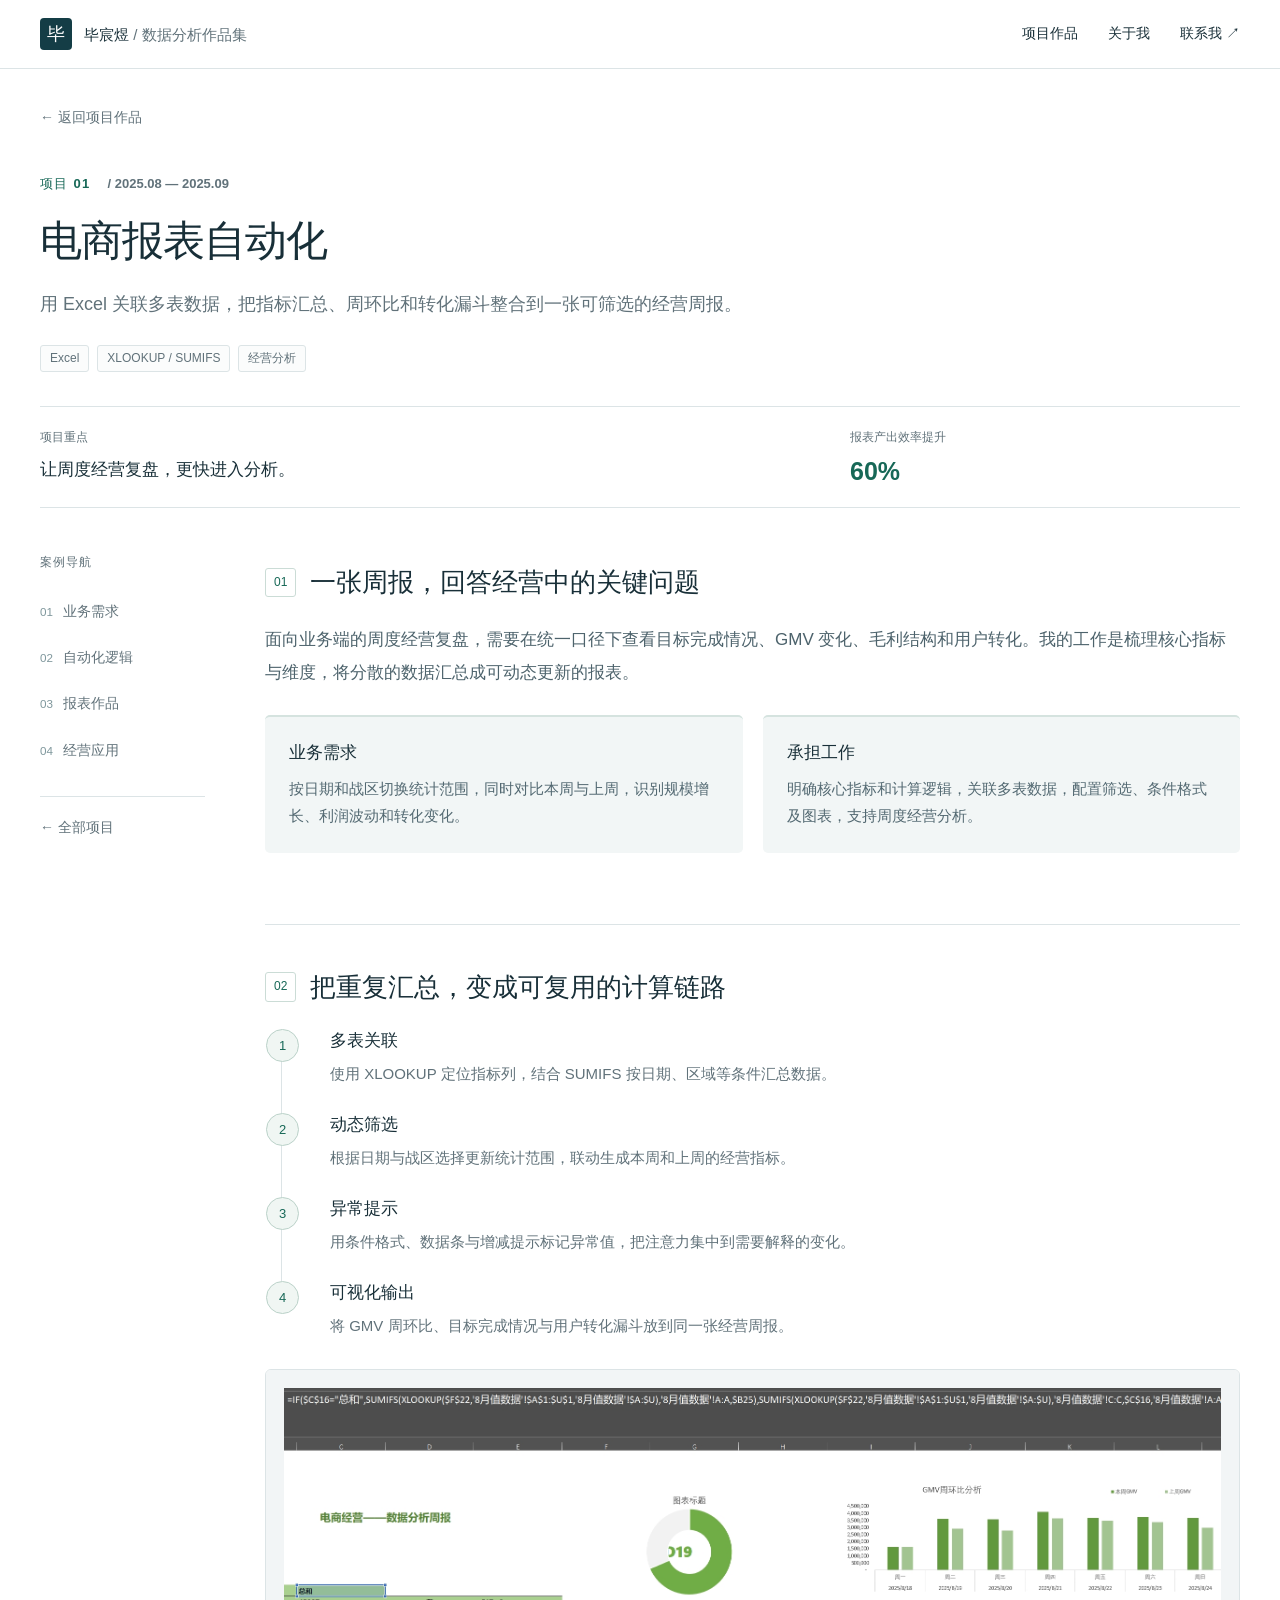
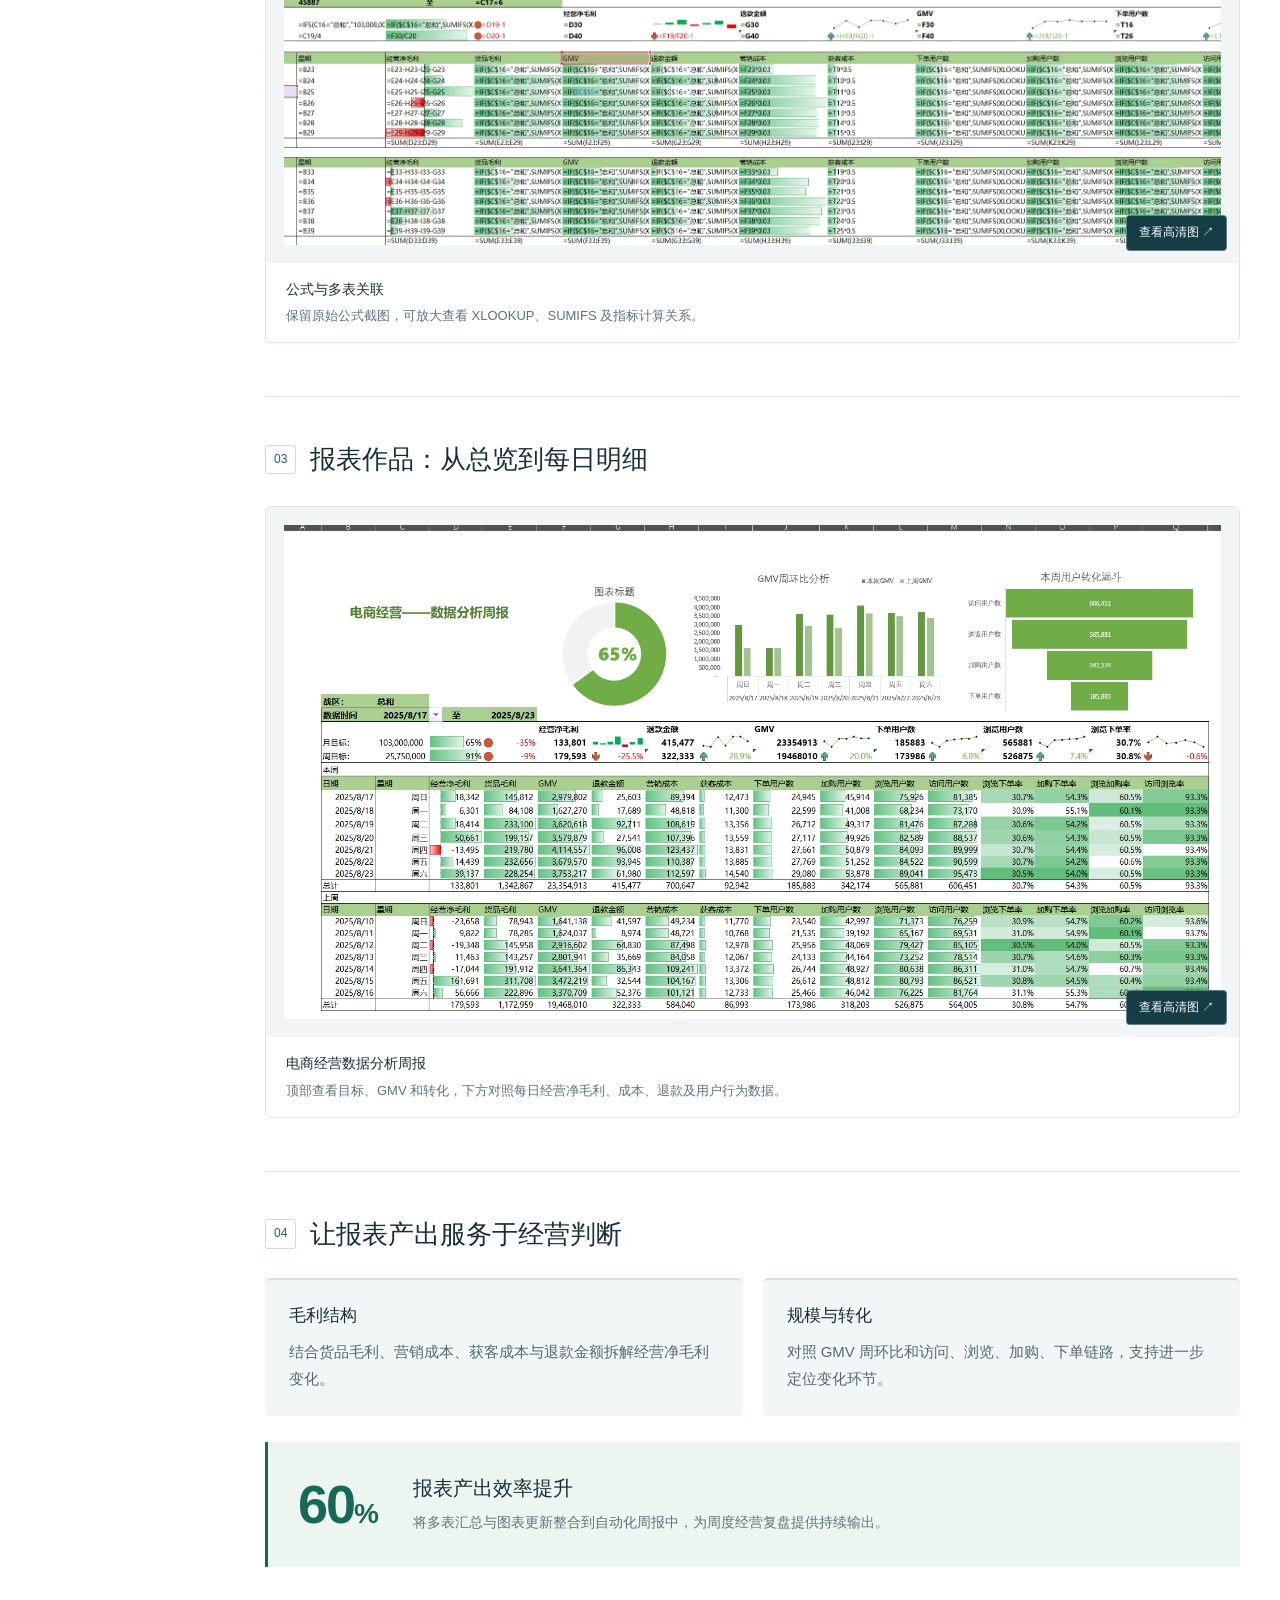
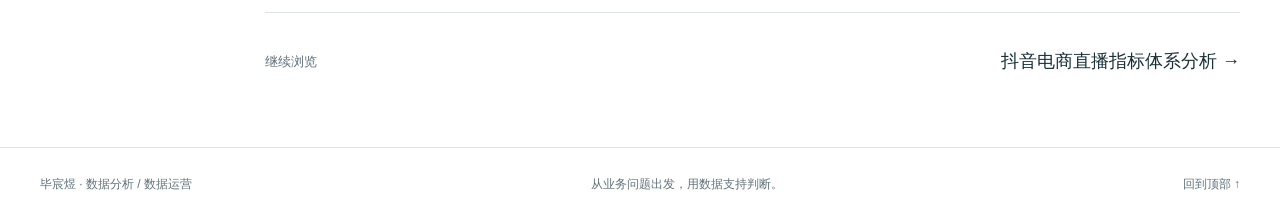
==== projects/project-01-excel/index.html @ 01189e75 "Add Excel automation project" ====
<!doctype html><html lang="zh-CN"><head><meta charset="utf-8"><meta name="viewport" content="width=device-width,initial-scale=1"><meta name="description" content="用 Excel 关联多表数据，把指标汇总、周环比和转化漏斗整合到一张可筛选的经营周报。"><meta name="theme-color" content="#143d46"><title>电商报表自动化 · 毕宸煜</title><link rel="stylesheet" href="../../assets/css/site.css"><link rel="stylesheet" href="../../assets/css/refinement.css"><script src="../../assets/js/site.js" defer></script></head><body id="top"><a class="skip" href="#main">跳至正文</a><header class="site-header"><div class="nav-inner"><a class="brand" href="../../index.html"><span class="monogram" aria-hidden="true">毕</span><span>毕宸煜<span class="brand-sub"> / 数据分析作品集</span></span></a><nav aria-label="主导航"><a href="../../index.html#projects">项目作品</a><a href="../../index.html#about">关于我</a><a href="../../index.html#contact">联系我 <span aria-hidden="true">↗</span></a></nav></div></header><main id="main"><div class="case-hero wrap"><a class="back-link" href="../../index.html#projects">← 返回项目作品</a><div class="eyebrow">项目 01 <span> / 2025.08 — 2025.09</span></div><h1>电商报表自动化</h1><p class="case-lede">用 Excel 关联多表数据，把指标汇总、周环比和转化漏斗整合到一张可筛选的经营周报。</p><div class="tags"><span>Excel</span><span>XLOOKUP / SUMIFS</span><span>经营分析</span></div><div class="case-overview"><div><span>项目重点</span><strong>让周度经营复盘，更快进入分析。</strong></div><div><span>报表产出效率提升</span><strong class="accent">60%</strong></div></div></div><div class="case-layout wrap"><aside class="case-toc"><span>案例导航</span><a href="#section-1"><small>01</small>业务需求</a><a href="#section-2"><small>02</small>自动化逻辑</a><a href="#section-3"><small>03</small>报表作品</a><a href="#section-4"><small>04</small>经营应用</a><a class="toc-home" href="../../index.html#projects">← 全部项目</a></aside><div class="case-content"><section class="case-section" id="section-1"><div class="section-heading"><span class="section-number">01</span><h2>一张周报，回答经营中的关键问题</h2></div><p class="section-intro">面向业务端的周度经营复盘，需要在统一口径下查看目标完成情况、GMV 变化、毛利结构和用户转化。我的工作是梳理核心指标与维度，将分散的数据汇总成可动态更新的报表。</p><div class="info-grid"><div class="info-block"><h3>业务需求</h3><p>按日期和战区切换统计范围，同时对比本周与上周，识别规模增长、利润波动和转化变化。</p></div><div class="info-block"><h3>承担工作</h3><p>明确核心指标和计算逻辑，关联多表数据，配置筛选、条件格式及图表，支持周度经营分析。</p></div></div></section><section class="case-section" id="section-2"><div class="section-heading"><span class="section-number">02</span><h2>把重复汇总，变成可复用的计算链路</h2></div><ol class="process"><li><h3>多表关联</h3><p>使用 XLOOKUP 定位指标列，结合 SUMIFS 按日期、区域等条件汇总数据。</p></li><li><h3>动态筛选</h3><p>根据日期与战区选择更新统计范围，联动生成本周和上周的经营指标。</p></li><li><h3>异常提示</h3><p>用条件格式、数据条与增减提示标记异常值，把注意力集中到需要解释的变化。</p></li><li><h3>可视化输出</h3><p>将 GMV 周环比、目标完成情况与用户转化漏斗放到同一张经营周报。</p></li></ol><figure class="work-figure "><a class="image-open" href="../../assets/images/excel-formulas.png" data-lightbox data-title="公式与多表关联" aria-label="放大查看：公式与多表关联"><img src="../../assets/images/excel-formulas.png" alt="公式与多表关联" loading="lazy" decoding="async"><span class="enlarge">查看高清图 ↗</span></a><figcaption><strong>公式与多表关联</strong><span>保留原始公式截图，可放大查看 XLOOKUP、SUMIFS 及指标计算关系。</span></figcaption></figure></section><section class="case-section" id="section-3"><div class="section-heading"><span class="section-number">03</span><h2>报表作品：从总览到每日明细</h2></div><figure class="work-figure "><a class="image-open" href="../../assets/images/excel-report.png" data-lightbox data-title="电商经营数据分析周报" aria-label="放大查看：电商经营数据分析周报"><img src="../../assets/images/excel-report.png" alt="电商经营数据分析周报" loading="lazy" decoding="async"><span class="enlarge">查看高清图 ↗</span></a><figcaption><strong>电商经营数据分析周报</strong><span>顶部查看目标、GMV 和转化，下方对照每日经营净毛利、成本、退款及用户行为数据。</span></figcaption></figure></section><section class="case-section" id="section-4"><div class="section-heading"><span class="section-number">04</span><h2>让报表产出服务于经营判断</h2></div><div class="info-grid"><div class="info-block"><h3>毛利结构</h3><p>结合货品毛利、营销成本、获客成本与退款金额拆解经营净毛利变化。</p></div><div class="info-block"><h3>规模与转化</h3><p>对照 GMV 周环比和访问、浏览、加购、下单链路，支持进一步定位变化环节。</p></div></div><div class="result-panel"><strong>60<span>%</span></strong><div><h3>报表产出效率提升</h3><p>将多表汇总与图表更新整合到自动化周报中，为周度经营复盘提供持续输出。</p></div></div></section><div class="next-project"><span>继续浏览</span><a href="../project-02-douyin/index.html">抖音电商直播指标体系分析 →</a></div></div></div></main><footer class="site-footer"><a href="../../index.html">毕宸煜 · 数据分析 / 数据运营</a><span>从业务问题出发，用数据支持判断。</span><a href="#top">回到顶部 ↑</a></footer><dialog class="lightbox" aria-labelledby="lightbox-title"><div class="lightbox-bar"><strong id="lightbox-title">高清作品</strong><div><button type="button" id="zoom-toggle">原尺寸查看</button><button type="button" id="lightbox-close" aria-label="关闭大图">关闭 ×</button></div></div><div class="lightbox-stage" tabindex="0" aria-label="图片区域，原尺寸模式可滚动查看"><img alt=""></div><p class="lightbox-hint">可切换原尺寸，滚动查看细节 · 按 ESC 或点击图片外的背景关闭</p></dialog></body></html>
---- assets/css/site.css ----
:root{--ink:#182f38;--muted:#61727a;--accent:#176857;--navy:#143d46;--line:#dce4e6;--soft:#f2f6f6;--paper:#fff;font-family:"Segoe UI","Microsoft YaHei","PingFang SC",sans-serif;color:var(--ink);font-size:16px;font-synthesis:none}*{box-sizing:border-box}html{scroll-behavior:smooth;scroll-padding-top:90px}body{margin:0;background:var(--paper);line-height:1.8}a{color:inherit;text-decoration:none}button{font:inherit;cursor:pointer}img{max-width:100%;height:auto;display:block}h1,h2,h3,p{margin:0}h1,h2,h3{line-height:1.4}a,button{touch-action:manipulation}a:focus-visible,button:focus-visible,[tabindex]:focus-visible{outline:3px solid #cf8d35;outline-offset:5px}.wrap{width:min(1200px,calc(100% - 80px));margin:auto}.site-header{border-bottom:1px solid var(--line);background:#fffffff5;position:sticky;top:0;z-index:10}.nav-inner{max-width:1360px;margin:auto;padding:18px 40px;display:flex;align-items:center;justify-content:space-between;gap:24px}.brand{display:flex;align-items:center;gap:12px;font-weight:650;font-size:15px}.monogram{width:32px;height:32px;background:var(--navy);color:white;display:grid;place-items:center;border-radius:4px;font-size:18px}.brand-sub{font-weight:400;color:var(--muted)}nav{display:flex;gap:30px;font-size:14px}nav a:hover,.text-link:hover,.back-link:hover{color:var(--accent)}.skip{position:absolute;left:16px;top:-100px;z-index:100;background:white;padding:12px}.skip:focus{top:10px}.hero{display:grid;grid-template-columns:1.1fr 1fr;gap:90px;padding-top:82px;padding-bottom:76px}.eyebrow{font-size:13px;font-weight:600;letter-spacing:1.3px;color:var(--accent);margin-bottom:22px}.hero h1{font-size:30px;font-weight:450;letter-spacing:1px}.hero h1>span{display:block;font-weight:700;font-size:70px;letter-spacing:3px;line-height:1.3;margin:8px 0 18px}.name-dot{color:var(--accent)}.hero-lede{font-size:18px;color:var(--muted);line-height:1.9}.hero-actions{display:flex;align-items:center;gap:28px;margin-top:30px}.button{display:inline-flex;align-items:center;justify-content:center;gap:28px;background:var(--navy);color:#fff;border:1px solid var(--navy);padding:12px 22px;font-size:15px;border-radius:4px;min-height:48px}.button:hover{background:#205763}.text-link{font-size:15px;border-bottom:1px solid var(--line)}.hero-skills{display:flex;flex-wrap:wrap;gap:8px 18px;font-size:13px;color:var(--muted);margin-top:32px}.hero-index{align-self:center;border:1px solid var(--line);border-top:3px solid var(--navy);background:#fafcfc;border-radius:0 0 6px 6px}.index-heading{display:flex;justify-content:space-between;padding:17px 24px;border-bottom:1px solid var(--line);font-size:13px;color:var(--muted)}.hero-index>a{display:flex;gap:18px;align-items:center;padding:20px 24px;border-bottom:1px solid var(--line)}.hero-index>a:hover{background:#edf3f2}.index-num{font-size:13px;color:#7b9096;align-self:flex-start;padding-top:3px;font-variant-numeric:tabular-nums}.hero-index>a>div{flex:1}.hero-index strong{font-size:16px;font-weight:600;display:block}.hero-index a div>span{display:block;color:var(--muted);font-size:12px;margin-top:4px}.hero-index b{color:var(--accent);font-weight:600;margin-left:6px}.index-bottom{font-size:12px;color:var(--muted);padding:13px 24px;display:flex;justify-content:space-between}.projects{padding:52px 0 74px;border-top:1px solid var(--line)}.section-title{display:flex;justify-content:space-between;align-items:flex-end;margin-bottom:30px;gap:16px}.section-title .eyebrow{margin-bottom:10px}.section-title h2,.about h2{font-size:30px;letter-spacing:-.5px}.section-title>p{color:var(--muted);font-size:14px}.project-grid{display:grid;grid-template-columns:1fr 1fr;gap:30px}.project-card{border:1px solid var(--line);border-radius:6px;overflow:hidden;background:white}.card-image{position:relative;display:block;height:255px;background:#edf2f3;border-bottom:1px solid var(--line);overflow:hidden;padding:26px 28px 0}.card-image img{width:100%;height:100%;object-fit:cover;object-position:top;border:1px solid #d9e0e1;border-radius:4px 4px 0 0;box-shadow:0 8px 16px #112c3610}.project-card:nth-child(2) .card-image img{object-position:left top}.project-card:nth-child(3) .card-image{background:#e6edf0}.card-number{position:absolute;top:12px;left:12px;font-size:12px;padding:1px 8px;background:#ffffffed;border:1px solid var(--line);border-radius:3px;font-variant-numeric:tabular-nums}.card-image-label{position:absolute;bottom:12px;right:12px;padding:3px 10px;background:var(--navy);color:white;font-size:12px;border-radius:3px}.card-content{padding:25px 28px}.tags{display:flex;flex-wrap:wrap;gap:8px}.tags>span{font-size:12px;border:1px solid var(--line);border-radius:3px;padding:2px 9px;color:var(--muted);background:#fbfcfc}.card-content h3{font-size:22px;margin:16px 0 8px;font-weight:650}.card-content h3 a:hover{color:var(--accent)}.card-content>p{font-size:15px;color:var(--muted)}.card-bottom{display:flex;align-items:center;justify-content:space-between;gap:12px;border-top:1px solid var(--line);margin-top:23px;padding-top:20px;font-size:12px;color:var(--muted)}.card-bottom strong{color:var(--accent);font-size:22px;font-weight:650;display:block;line-height:1.5}.card-bottom>a{font-size:14px;color:var(--ink);white-space:nowrap}.about{border-top:1px solid var(--line);padding:68px 0;display:grid;grid-template-columns:1fr 1.55fr;gap:80px}.about-content>p{margin-bottom:20px}.about-content .muted{font-size:14px}.about-columns{display:grid;grid-template-columns:1fr 1fr;gap:28px;padding-top:12px}.about h3{font-size:15px;margin-bottom:9px}.about-columns p{font-size:14px;color:var(--muted);line-height:2}.muted{color:var(--muted)}.contact{padding:40px 44px;background:var(--navy);color:#fff;display:flex;justify-content:space-between;gap:32px;align-items:center;border-radius:6px;margin-bottom:60px}.contact .eyebrow{color:#9dc4b8;margin-bottom:12px}.contact h2{font-size:23px}.contact p:not(.eyebrow){font-size:14px;color:#c0d2d6;margin-top:12px}.contact-links{display:grid;gap:15px}.contact-links a{font-size:16px}.contact-links a:hover{text-decoration:underline}.contact-links span{font-size:12px;display:block;color:#acc4c9}.site-footer{max-width:1280px;margin:auto;border-top:1px solid var(--line);padding:26px 40px;display:flex;justify-content:space-between;gap:20px;color:var(--muted);font-size:12px}.case-hero{padding-top:34px;padding-bottom:44px}.back-link{font-size:14px;color:var(--muted);display:inline-block;margin-bottom:42px}.case-hero .eyebrow{margin-bottom:16px}.case-hero .eyebrow span{color:var(--muted);letter-spacing:0;margin-left:12px}.case-hero h1{font-size:42px;letter-spacing:-1px}.case-lede{max-width:820px;font-size:18px;color:var(--muted);margin:18px 0 24px}.case-overview{display:grid;grid-template-columns:2fr 1fr;margin-top:34px;border-top:1px solid var(--line);border-bottom:1px solid var(--line);padding:20px 0;gap:30px}.case-overview>div{display:flex;flex-direction:column;gap:6px}.case-overview span{font-size:12px;color:var(--muted)}.case-overview strong{font-size:17px;font-weight:500}.case-overview .accent{font-size:25px;color:var(--accent);font-weight:650;line-height:1.3}.case-layout{display:grid;grid-template-columns:165px minmax(0,1fr);gap:60px;align-items:start;padding-bottom:70px}.case-toc{position:sticky;top:106px;display:flex;flex-direction:column;gap:5px;font-size:14px}.case-toc>span{font-size:12px;color:var(--muted);margin-bottom:12px;letter-spacing:1px}.case-toc a{padding:8px 0;color:var(--muted)}.case-toc small{margin-right:10px;color:#7f979c}.case-toc a:hover{color:var(--accent)}.case-toc .toc-home{margin-top:20px;border-top:1px solid var(--line);padding-top:18px}.case-section{padding:12px 0 45px;margin-bottom:32px;border-bottom:1px solid var(--line);scroll-margin-top:100px}.section-heading{display:flex;align-items:center;gap:14px;margin-bottom:22px}.section-number{font-size:12px;color:var(--accent);border:1px solid #cbdcd6;padding:3px 8px;border-radius:3px}.section-heading h2{font-size:26px;font-weight:650}.case-section>p{color:#4d636c;margin-bottom:22px}.section-intro{font-size:17px;line-height:1.95}.info-grid{display:grid;grid-template-columns:repeat(2,minmax(0,1fr));gap:20px;margin:26px 0}.info-block{background:var(--soft);border-radius:5px;padding:24px;border-top:2px solid #d5e3df}.info-block h3{font-size:17px;margin-bottom:10px}.info-block p{font-size:15px;color:#536972}.process{counter-reset:step;list-style:none;padding:0;margin:24px 0 30px;display:grid;gap:0}.process li{counter-increment:step;position:relative;padding:0 0 26px 48px;border-left:1px solid var(--line);margin-left:16px}.process li:last-child{padding-bottom:0;border-color:transparent}.process li:before{content:counter(step);position:absolute;left:-16px;top:0;border:1px solid #bad1c8;background:#f0f6f3;border-radius:50%;width:31px;height:31px;display:grid;place-items:center;color:var(--accent);font-size:13px}.process h3{font-size:17px;margin-bottom:7px}.process p{font-size:15px;color:var(--muted)}.work-figure{margin:28px 0 8px;border:1px solid var(--line);border-radius:6px;overflow:hidden;background:white}.image-open{position:relative;display:block;padding:18px;background:#f2f5f6;cursor:zoom-in}.image-open img{width:100%;height:auto;margin:auto}.portrait .image-open img{width:auto;max-height:550px;max-width:100%}.tableau-shot .image-open img{max-height:780px;object-fit:contain}.web-shot .image-open{max-height:500px;overflow:hidden}.web-shot .image-open img{width:100%}.enlarge{position:absolute;bottom:12px;right:12px;color:#fff;background:var(--navy);border:1px solid #ffffff55;border-radius:4px;padding:6px 12px;font-size:12px}.work-figure figcaption{padding:15px 20px;font-size:14px;line-height:1.7}.work-figure figcaption strong{display:block;font-weight:600}.work-figure figcaption span{display:block;color:var(--muted);font-size:13px;margin-top:4px}.result-panel{display:flex;gap:36px;align-items:center;background:#edf5f1;padding:30px;border-left:3px solid var(--accent);margin-top:25px}.result-panel>strong{font-size:54px;line-height:1.2;color:var(--accent);white-space:nowrap;letter-spacing:-2px}.result-panel>strong span{font-size:28px}.result-panel h3{font-size:20px;margin-bottom:8px}.result-panel p{font-size:14px;color:var(--muted)}.chain{display:flex;align-items:center;justify-content:space-between;gap:10px;flex-wrap:wrap;background:var(--navy);color:white;padding:20px;border-radius:5px;margin-bottom:24px;font-size:14px}.chain b{color:#83b8a7}.note{padding:20px 24px;background:#f7f8f9;border-left:3px solid #9aafb8;margin-top:25px;font-size:14px}.note strong{display:block;margin-bottom:6px}.note p{color:var(--muted)}.version-label{display:flex;justify-content:space-between;background:#f1edf4;color:#6c5075;border-radius:4px;padding:16px 22px;margin-bottom:20px;font-size:14px}.version-label.dark{background:var(--navy);color:white}.case-section>.button{margin-top:22px}.small-note{font-size:13px!important;color:var(--muted)}.deliverables{display:grid;grid-template-columns:1fr 1fr;gap:24px}.deliverables>article{border:1px solid var(--line);padding:22px;border-radius:5px;display:flex;flex-direction:column;align-items:start}.deliverable-top>span{font-size:12px;color:var(--accent)}.deliverable-top h3{font-size:23px;margin:12px 0}.deliverable-top p{font-size:14px;color:var(--muted)}.deliverables figure{width:100%;margin:22px 0}.deliverables figure .image-open{padding:6px;height:190px;overflow:hidden}.deliverables figure img{height:100%;object-fit:cover;object-position:left top}.deliverables figcaption{display:none}.deliverables .button{font-size:14px;padding:10px 14px;margin-top:auto;width:100%}.next-project{display:flex;justify-content:space-between;align-items:center;gap:20px}.next-project>span{font-size:13px;color:var(--muted)}.next-project>a{font-size:18px;font-weight:600}.lightbox{padding:0;border:0;border-radius:8px;width:calc(100% - 48px);max-width:1600px;height:calc(100dvh - 48px);max-height:none;background:#f3f5f6;color:var(--ink);overflow:hidden}.lightbox[open]{display:flex;flex-direction:column}.lightbox::backdrop{background:#0b202cdb}.lightbox-bar{display:flex;justify-content:space-between;align-items:center;padding:14px 20px;gap:16px;border-bottom:1px solid var(--line);background:white}.lightbox-bar strong{font-size:15px}.lightbox-bar>div{display:flex;gap:10px;flex-shrink:0}.lightbox button{border:1px solid var(--line);background:white;border-radius:4px;padding:7px 12px;font-size:14px}.lightbox button:hover{background:var(--soft)}.lightbox-stage{overflow:auto;flex:1;min-height:0;display:flex;align-items:center;justify-content:center;padding:20px;overscroll-behavior:contain;touch-action:pan-x pan-y pinch-zoom}.lightbox-stage img{width:auto;height:auto;max-width:100%;max-height:100%;object-fit:contain}.lightbox-stage.zoomed{display:block}.lightbox-stage.zoomed img{max-width:none;max-height:none;width:auto;height:auto}.lightbox-hint{padding:9px 20px;text-align:center;font-size:12px;background:white;border-top:1px solid var(--line);color:var(--muted)}body.modal-open{overflow:hidden}@media(prefers-reduced-motion:reduce){html{scroll-behavior:auto}}@media(max-width:1000px){.hero{gap:36px}.hero h1>span{font-size:60px}.hero-index>a{padding:18px}.case-layout{gap:32px;grid-template-columns:140px minmax(0,1fr)}.contact{align-items:flex-start;flex-direction:column}.about{gap:40px}.card-bottom{align-items:flex-end}.card-content{padding:22px}.deliverables{grid-template-columns:1fr}}@media(max-width:720px){html{scroll-padding-top:80px}.wrap{width:calc(100% - 36px)}.nav-inner{padding:14px 18px;gap:12px}.brand-sub{display:none}.brand{font-size:14px;gap:8px}nav{gap:16px;font-size:12px}.hero{grid-template-columns:1fr;padding:42px 0;gap:38px}.hero h1{font-size:24px}.hero h1>span{font-size:58px;margin:7px 0 16px}.hero-lede{font-size:16px}.hero-skills{gap:8px 16px}.hero-index strong{font-size:15px}.hero-index>a{padding:16px 20px}.section-title{display:block}.section-title>p{margin-top:12px}.section-title h2,.about h2{font-size:26px}.projects{padding:34px 0 44px}.project-grid{grid-template-columns:1fr;gap:24px}.card-image{height:220px;padding:22px 22px 0}.card-content h3{font-size:21px}.about{grid-template-columns:1fr;gap:24px;padding:40px 0}.about-columns{gap:18px}.about-columns p{font-size:13px}.contact{padding:28px 24px;margin-bottom:36px}.contact h2{font-size:22px}.contact-links a{font-size:15px;overflow-wrap:anywhere}.site-footer{padding:24px 18px;flex-wrap:wrap;font-size:11px}.site-footer>span{display:none}.case-hero{padding-top:24px;padding-bottom:26px}.back-link{margin-bottom:26px}.case-hero h1{font-size:30px}.case-lede{font-size:16px}.case-overview{grid-template-columns:1fr;gap:14px;margin-top:25px;padding:18px 0}.case-overview>div{gap:3px}.case-overview strong{font-size:16px}.case-hero .eyebrow{font-size:12px;letter-spacing:.5px}.case-layout{display:block;padding-bottom:42px}.case-toc{position:static;flex-direction:row;flex-wrap:wrap;gap:6px 18px;border-bottom:1px solid var(--line);margin-bottom:24px;padding-bottom:16px}.case-toc>span,.case-toc .toc-home{display:none}.case-toc a{font-size:12px;padding:3px 0}.case-toc small{margin-right:5px}.case-section{padding:10px 0 30px;margin-bottom:20px}.section-heading{gap:10px;margin-bottom:18px}.section-heading h2{font-size:21px}.section-number{padding:2px 6px}.section-intro{font-size:16px}.info-grid{grid-template-columns:1fr;gap:12px;margin:20px 0}.info-block{padding:20px}.image-open{padding:8px}.portrait .image-open img{max-height:430px}.enlarge{font-size:11px;padding:5px 10px}.work-figure figcaption{padding:12px 14px}.result-panel{padding:23px;gap:18px;align-items:flex-start;flex-direction:column}.result-panel>strong{font-size:46px}.chain{justify-content:flex-start;font-size:12px;padding:16px;gap:8px}.version-label{padding:14px;font-size:12px}.next-project{align-items:flex-start;flex-direction:column;gap:8px}.next-project>a{font-size:17px}.lightbox{width:calc(100% - 16px);height:calc(100dvh - 24px)}.lightbox-bar{padding:10px;align-items:flex-start}.lightbox-bar strong{font-size:12px;line-height:1.5}.lightbox button{font-size:12px;padding:6px 9px;min-height:38px}.lightbox-bar>div{gap:5px}.lightbox-stage{padding:10px}.lightbox-hint{font-size:11px;padding:8px 10px}.tableau-shot .image-open img{max-height:560px}}
---- assets/css/refinement.css ----
/* Second-pass refinements: preserve the original visual system while improving hierarchy. */
.hero-index > a {
  padding: 18px 24px;
}

.hero-index > a:hover {
  background: #f2f6f5;
}

.index-num {
  color: #87999e;
  font-size: 12px;
}

.hero-index strong {
  font-weight: 650;
}

.hero-index a div > span {
  color: #718188;
  margin-top: 3px;
}

.hero-index b {
  color: #57776f;
  font-size: 11px;
  font-weight: 600;
}

.projects {
  padding-top: 56px;
  padding-bottom: 76px;
}

.project-card {
  display: flex;
  flex-direction: column;
}

.project-card:hover {
  border-color: #c5d2d5;
}

.project-card--02 .card-image img {
  object-position: center 22%;
}

.project-card--03 .card-image {
  background: #e6edf0;
}

.card-content {
  display: flex;
  flex: 1;
  flex-direction: column;
}

.card-content > .tags {
  min-height: 29px;
}

.card-content h3 {
  align-items: flex-start;
  display: flex;
  min-height: 62px;
}

.card-content > p {
  min-height: 28px;
}

.card-bottom {
  align-items: flex-end;
  margin-top: auto;
}

.about-columns {
  padding-top: 16px;
}

.about-columns > div {
  border-top: 1px solid var(--line);
  padding-top: 15px;
}

.about h3 {
  color: var(--navy);
  font-size: 16px;
  font-weight: 650;
  margin-bottom: 10px;
}

.contact-links a {
  text-underline-offset: 4px;
}

.contact-links a:hover {
  color: #fff;
}

.contact-links span {
  color: #b9cfd2;
}

@media (max-width: 1000px) {
  .hero-index > a {
    padding: 17px 18px;
  }
}

@media (max-width: 720px) {
  .hero-index > a {
    padding: 15px 18px;
  }

  .projects {
    padding-top: 36px;
    padding-bottom: 46px;
  }

  .card-content h3,
  .card-content > p {
    min-height: 0;
  }

  .about {
    padding-top: 42px;
    padding-bottom: 42px;
  }

  .about-columns p {
    font-size: 14px;
  }

  .result-panel > strong {
    font-size: 42px;
    letter-spacing: -1px;
  }
}
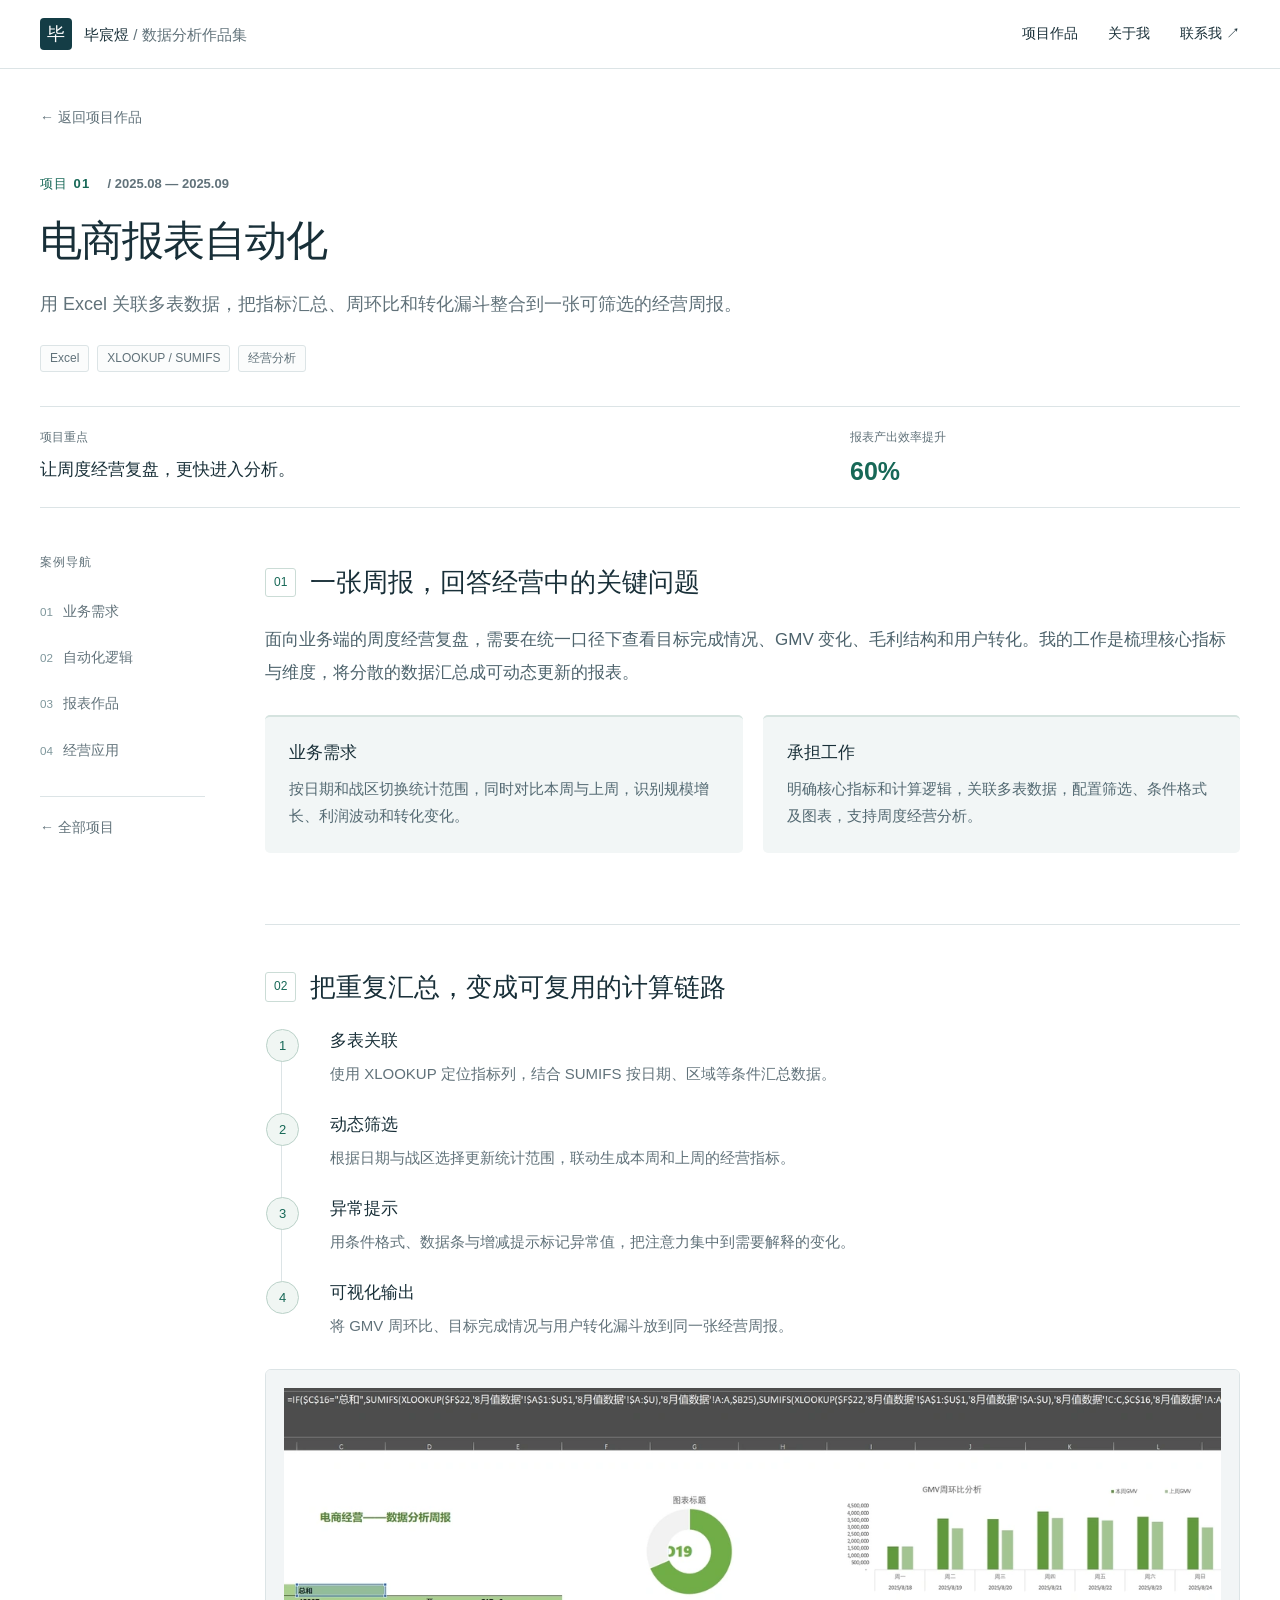
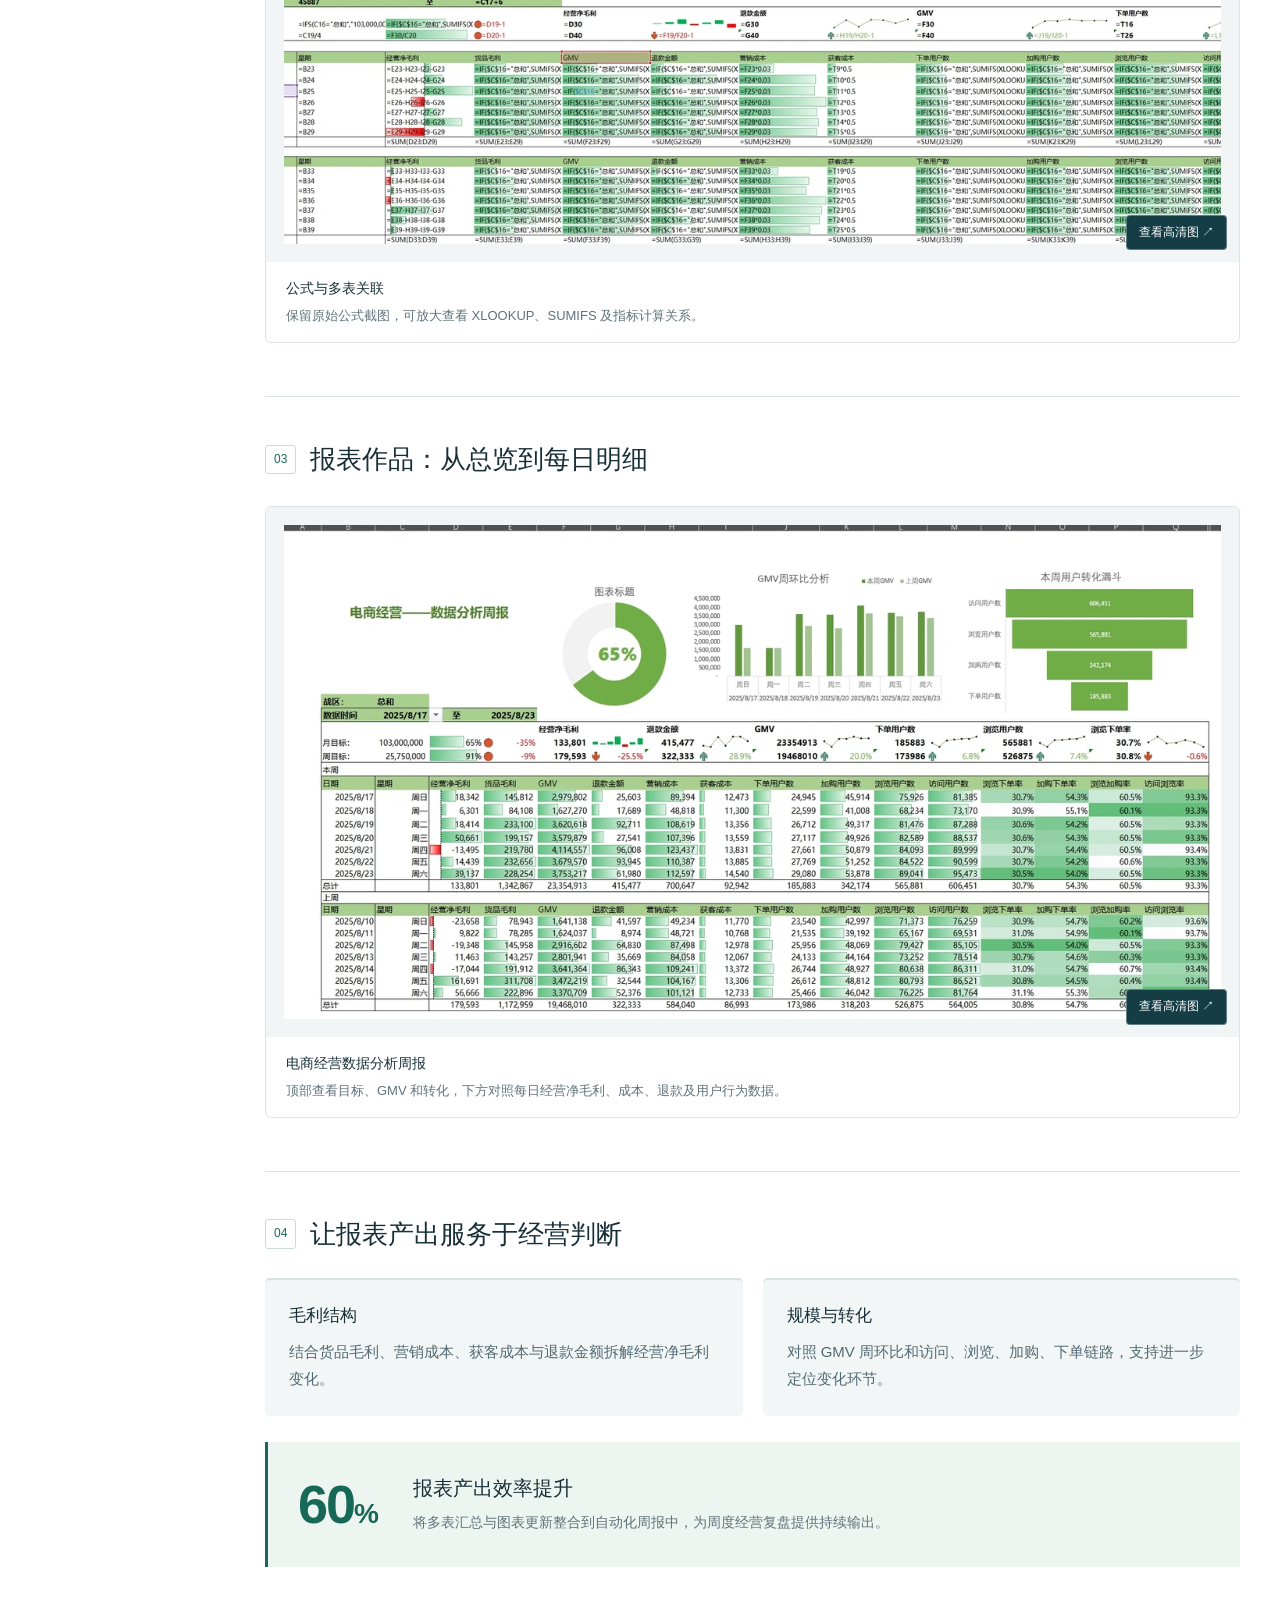
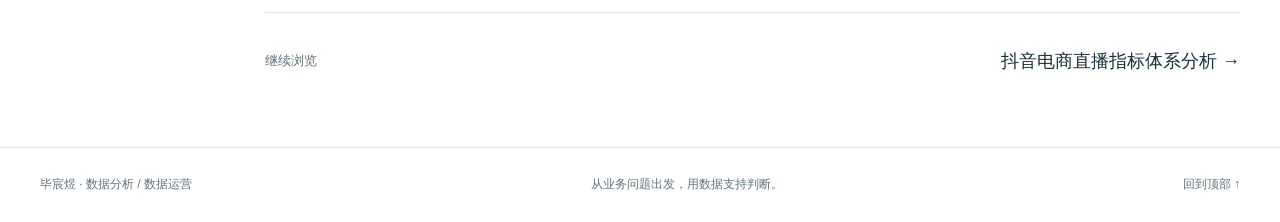
==== commit fea8a279: "Use preview and on-demand full images for Excel project" ====
--- a/projects/project-01-excel/index.html
+++ b/projects/project-01-excel/index.html
@@ -1 +1 @@
-<!doctype html><html lang="zh-CN"><head><meta charset="utf-8"><meta name="viewport" content="width=device-width,initial-scale=1"><meta name="description" content="用 Excel 关联多表数据，把指标汇总、周环比和转化漏斗整合到一张可筛选的经营周报。"><meta name="theme-color" content="#143d46"><title>电商报表自动化 · 毕宸煜</title><link rel="stylesheet" href="../../assets/css/site.css"><link rel="stylesheet" href="../../assets/css/refinement.css"><script src="../../assets/js/site.js" defer></script></head><body id="top"><a class="skip" href="#main">跳至正文</a><header class="site-header"><div class="nav-inner"><a class="brand" href="../../index.html"><span class="monogram" aria-hidden="true">毕</span><span>毕宸煜<span class="brand-sub"> / 数据分析作品集</span></span></a><nav aria-label="主导航"><a href="../../index.html#projects">项目作品</a><a href="../../index.html#about">关于我</a><a href="../../index.html#contact">联系我 <span aria-hidden="true">↗</span></a></nav></div></header><main id="main"><div class="case-hero wrap"><a class="back-link" href="../../index.html#projects">← 返回项目作品</a><div class="eyebrow">项目 01 <span> / 2025.08 — 2025.09</span></div><h1>电商报表自动化</h1><p class="case-lede">用 Excel 关联多表数据，把指标汇总、周环比和转化漏斗整合到一张可筛选的经营周报。</p><div class="tags"><span>Excel</span><span>XLOOKUP / SUMIFS</span><span>经营分析</span></div><div class="case-overview"><div><span>项目重点</span><strong>让周度经营复盘，更快进入分析。</strong></div><div><span>报表产出效率提升</span><strong class="accent">60%</strong></div></div></div><div class="case-layout wrap"><aside class="case-toc"><span>案例导航</span><a href="#section-1"><small>01</small>业务需求</a><a href="#section-2"><small>02</small>自动化逻辑</a><a href="#section-3"><small>03</small>报表作品</a><a href="#section-4"><small>04</small>经营应用</a><a class="toc-home" href="../../index.html#projects">← 全部项目</a></aside><div class="case-content"><section class="case-section" id="section-1"><div class="section-heading"><span class="section-number">01</span><h2>一张周报，回答经营中的关键问题</h2></div><p class="section-intro">面向业务端的周度经营复盘，需要在统一口径下查看目标完成情况、GMV 变化、毛利结构和用户转化。我的工作是梳理核心指标与维度，将分散的数据汇总成可动态更新的报表。</p><div class="info-grid"><div class="info-block"><h3>业务需求</h3><p>按日期和战区切换统计范围，同时对比本周与上周，识别规模增长、利润波动和转化变化。</p></div><div class="info-block"><h3>承担工作</h3><p>明确核心指标和计算逻辑，关联多表数据，配置筛选、条件格式及图表，支持周度经营分析。</p></div></div></section><section class="case-section" id="section-2"><div class="section-heading"><span class="section-number">02</span><h2>把重复汇总，变成可复用的计算链路</h2></div><ol class="process"><li><h3>多表关联</h3><p>使用 XLOOKUP 定位指标列，结合 SUMIFS 按日期、区域等条件汇总数据。</p></li><li><h3>动态筛选</h3><p>根据日期与战区选择更新统计范围，联动生成本周和上周的经营指标。</p></li><li><h3>异常提示</h3><p>用条件格式、数据条与增减提示标记异常值，把注意力集中到需要解释的变化。</p></li><li><h3>可视化输出</h3><p>将 GMV 周环比、目标完成情况与用户转化漏斗放到同一张经营周报。</p></li></ol><figure class="work-figure "><a class="image-open" href="../../assets/images/excel-formulas.png" data-lightbox data-title="公式与多表关联" aria-label="放大查看：公式与多表关联"><img src="../../assets/images/excel-formulas.png" alt="公式与多表关联" loading="lazy" decoding="async"><span class="enlarge">查看高清图 ↗</span></a><figcaption><strong>公式与多表关联</strong><span>保留原始公式截图，可放大查看 XLOOKUP、SUMIFS 及指标计算关系。</span></figcaption></figure></section><section class="case-section" id="section-3"><div class="section-heading"><span class="section-number">03</span><h2>报表作品：从总览到每日明细</h2></div><figure class="work-figure "><a class="image-open" href="../../assets/images/excel-report.png" data-lightbox data-title="电商经营数据分析周报" aria-label="放大查看：电商经营数据分析周报"><img src="../../assets/images/excel-report.png" alt="电商经营数据分析周报" loading="lazy" decoding="async"><span class="enlarge">查看高清图 ↗</span></a><figcaption><strong>电商经营数据分析周报</strong><span>顶部查看目标、GMV 和转化，下方对照每日经营净毛利、成本、退款及用户行为数据。</span></figcaption></figure></section><section class="case-section" id="section-4"><div class="section-heading"><span class="section-number">04</span><h2>让报表产出服务于经营判断</h2></div><div class="info-grid"><div class="info-block"><h3>毛利结构</h3><p>结合货品毛利、营销成本、获客成本与退款金额拆解经营净毛利变化。</p></div><div class="info-block"><h3>规模与转化</h3><p>对照 GMV 周环比和访问、浏览、加购、下单链路，支持进一步定位变化环节。</p></div></div><div class="result-panel"><strong>60<span>%</span></strong><div><h3>报表产出效率提升</h3><p>将多表汇总与图表更新整合到自动化周报中，为周度经营复盘提供持续输出。</p></div></div></section><div class="next-project"><span>继续浏览</span><a href="../project-02-douyin/index.html">抖音电商直播指标体系分析 →</a></div></div></div></main><footer class="site-footer"><a href="../../index.html">毕宸煜 · 数据分析 / 数据运营</a><span>从业务问题出发，用数据支持判断。</span><a href="#top">回到顶部 ↑</a></footer><dialog class="lightbox" aria-labelledby="lightbox-title"><div class="lightbox-bar"><strong id="lightbox-title">高清作品</strong><div><button type="button" id="zoom-toggle">原尺寸查看</button><button type="button" id="lightbox-close" aria-label="关闭大图">关闭 ×</button></div></div><div class="lightbox-stage" tabindex="0" aria-label="图片区域，原尺寸模式可滚动查看"><img alt=""></div><p class="lightbox-hint">可切换原尺寸，滚动查看细节 · 按 ESC 或点击图片外的背景关闭</p></dialog></body></html>+<!doctype html><html lang="zh-CN"><head><meta charset="utf-8"><meta name="viewport" content="width=device-width,initial-scale=1"><meta name="description" content="用 Excel 关联多表数据，把指标汇总、周环比和转化漏斗整合到一张可筛选的经营周报。"><meta name="theme-color" content="#143d46"><title>电商报表自动化 · 毕宸煜</title><link rel="stylesheet" href="../../assets/css/site.css"><link rel="stylesheet" href="../../assets/css/refinement.css"><script src="../../assets/js/site.js" defer></script></head><body id="top"><a class="skip" href="#main">跳至正文</a><header class="site-header"><div class="nav-inner"><a class="brand" href="../../index.html"><span class="monogram" aria-hidden="true">毕</span><span>毕宸煜<span class="brand-sub"> / 数据分析作品集</span></span></a><nav aria-label="主导航"><a href="../../index.html#projects">项目作品</a><a href="../../index.html#about">关于我</a><a href="../../index.html#contact">联系我 <span aria-hidden="true">↗</span></a></nav></div></header><main id="main"><div class="case-hero wrap"><a class="back-link" href="../../index.html#projects">← 返回项目作品</a><div class="eyebrow">项目 01 <span> / 2025.08 — 2025.09</span></div><h1>电商报表自动化</h1><p class="case-lede">用 Excel 关联多表数据，把指标汇总、周环比和转化漏斗整合到一张可筛选的经营周报。</p><div class="tags"><span>Excel</span><span>XLOOKUP / SUMIFS</span><span>经营分析</span></div><div class="case-overview"><div><span>项目重点</span><strong>让周度经营复盘，更快进入分析。</strong></div><div><span>报表产出效率提升</span><strong class="accent">60%</strong></div></div></div><div class="case-layout wrap"><aside class="case-toc"><span>案例导航</span><a href="#section-1"><small>01</small>业务需求</a><a href="#section-2"><small>02</small>自动化逻辑</a><a href="#section-3"><small>03</small>报表作品</a><a href="#section-4"><small>04</small>经营应用</a><a class="toc-home" href="../../index.html#projects">← 全部项目</a></aside><div class="case-content"><section class="case-section" id="section-1"><div class="section-heading"><span class="section-number">01</span><h2>一张周报，回答经营中的关键问题</h2></div><p class="section-intro">面向业务端的周度经营复盘，需要在统一口径下查看目标完成情况、GMV 变化、毛利结构和用户转化。我的工作是梳理核心指标与维度，将分散的数据汇总成可动态更新的报表。</p><div class="info-grid"><div class="info-block"><h3>业务需求</h3><p>按日期和战区切换统计范围，同时对比本周与上周，识别规模增长、利润波动和转化变化。</p></div><div class="info-block"><h3>承担工作</h3><p>明确核心指标和计算逻辑，关联多表数据，配置筛选、条件格式及图表，支持周度经营分析。</p></div></div></section><section class="case-section" id="section-2"><div class="section-heading"><span class="section-number">02</span><h2>把重复汇总，变成可复用的计算链路</h2></div><ol class="process"><li><h3>多表关联</h3><p>使用 XLOOKUP 定位指标列，结合 SUMIFS 按日期、区域等条件汇总数据。</p></li><li><h3>动态筛选</h3><p>根据日期与战区选择更新统计范围，联动生成本周和上周的经营指标。</p></li><li><h3>异常提示</h3><p>用条件格式、数据条与增减提示标记异常值，把注意力集中到需要解释的变化。</p></li><li><h3>可视化输出</h3><p>将 GMV 周环比、目标完成情况与用户转化漏斗放到同一张经营周报。</p></li></ol><figure class="work-figure "><a class="image-open" href="../../assets/images/excel-formulas-full.webp" data-lightbox data-title="公式与多表关联" aria-label="放大查看：公式与多表关联"><img src="../../assets/images/excel-formulas-preview.webp" alt="公式与多表关联" loading="lazy" decoding="async"><span class="enlarge">查看高清图 ↗</span></a><figcaption><strong>公式与多表关联</strong><span>保留原始公式截图，可放大查看 XLOOKUP、SUMIFS 及指标计算关系。</span></figcaption></figure></section><section class="case-section" id="section-3"><div class="section-heading"><span class="section-number">03</span><h2>报表作品：从总览到每日明细</h2></div><figure class="work-figure "><a class="image-open" href="../../assets/images/excel-report-full.webp" data-lightbox data-title="电商经营数据分析周报" aria-label="放大查看：电商经营数据分析周报"><img src="../../assets/images/excel-report-preview.webp" alt="电商经营数据分析周报" loading="lazy" decoding="async"><span class="enlarge">查看高清图 ↗</span></a><figcaption><strong>电商经营数据分析周报</strong><span>顶部查看目标、GMV 和转化，下方对照每日经营净毛利、成本、退款及用户行为数据。</span></figcaption></figure></section><section class="case-section" id="section-4"><div class="section-heading"><span class="section-number">04</span><h2>让报表产出服务于经营判断</h2></div><div class="info-grid"><div class="info-block"><h3>毛利结构</h3><p>结合货品毛利、营销成本、获客成本与退款金额拆解经营净毛利变化。</p></div><div class="info-block"><h3>规模与转化</h3><p>对照 GMV 周环比和访问、浏览、加购、下单链路，支持进一步定位变化环节。</p></div></div><div class="result-panel"><strong>60<span>%</span></strong><div><h3>报表产出效率提升</h3><p>将多表汇总与图表更新整合到自动化周报中，为周度经营复盘提供持续输出。</p></div></div></section><div class="next-project"><span>继续浏览</span><a href="../project-02-douyin/index.html">抖音电商直播指标体系分析 →</a></div></div></div></main><footer class="site-footer"><a href="../../index.html">毕宸煜 · 数据分析 / 数据运营</a><span>从业务问题出发，用数据支持判断。</span><a href="#top">回到顶部 ↑</a></footer><dialog class="lightbox" aria-labelledby="lightbox-title"><div class="lightbox-bar"><strong id="lightbox-title">高清作品</strong><div><button type="button" id="zoom-toggle">原尺寸查看</button><button type="button" id="lightbox-close" aria-label="关闭大图">关闭 ×</button></div></div><div class="lightbox-stage" tabindex="0" aria-label="图片区域，原尺寸模式可滚动查看"><img alt=""></div><p class="lightbox-hint">可切换原尺寸，滚动查看细节 · 按 ESC 或点击图片外的背景关闭</p></dialog></body></html>
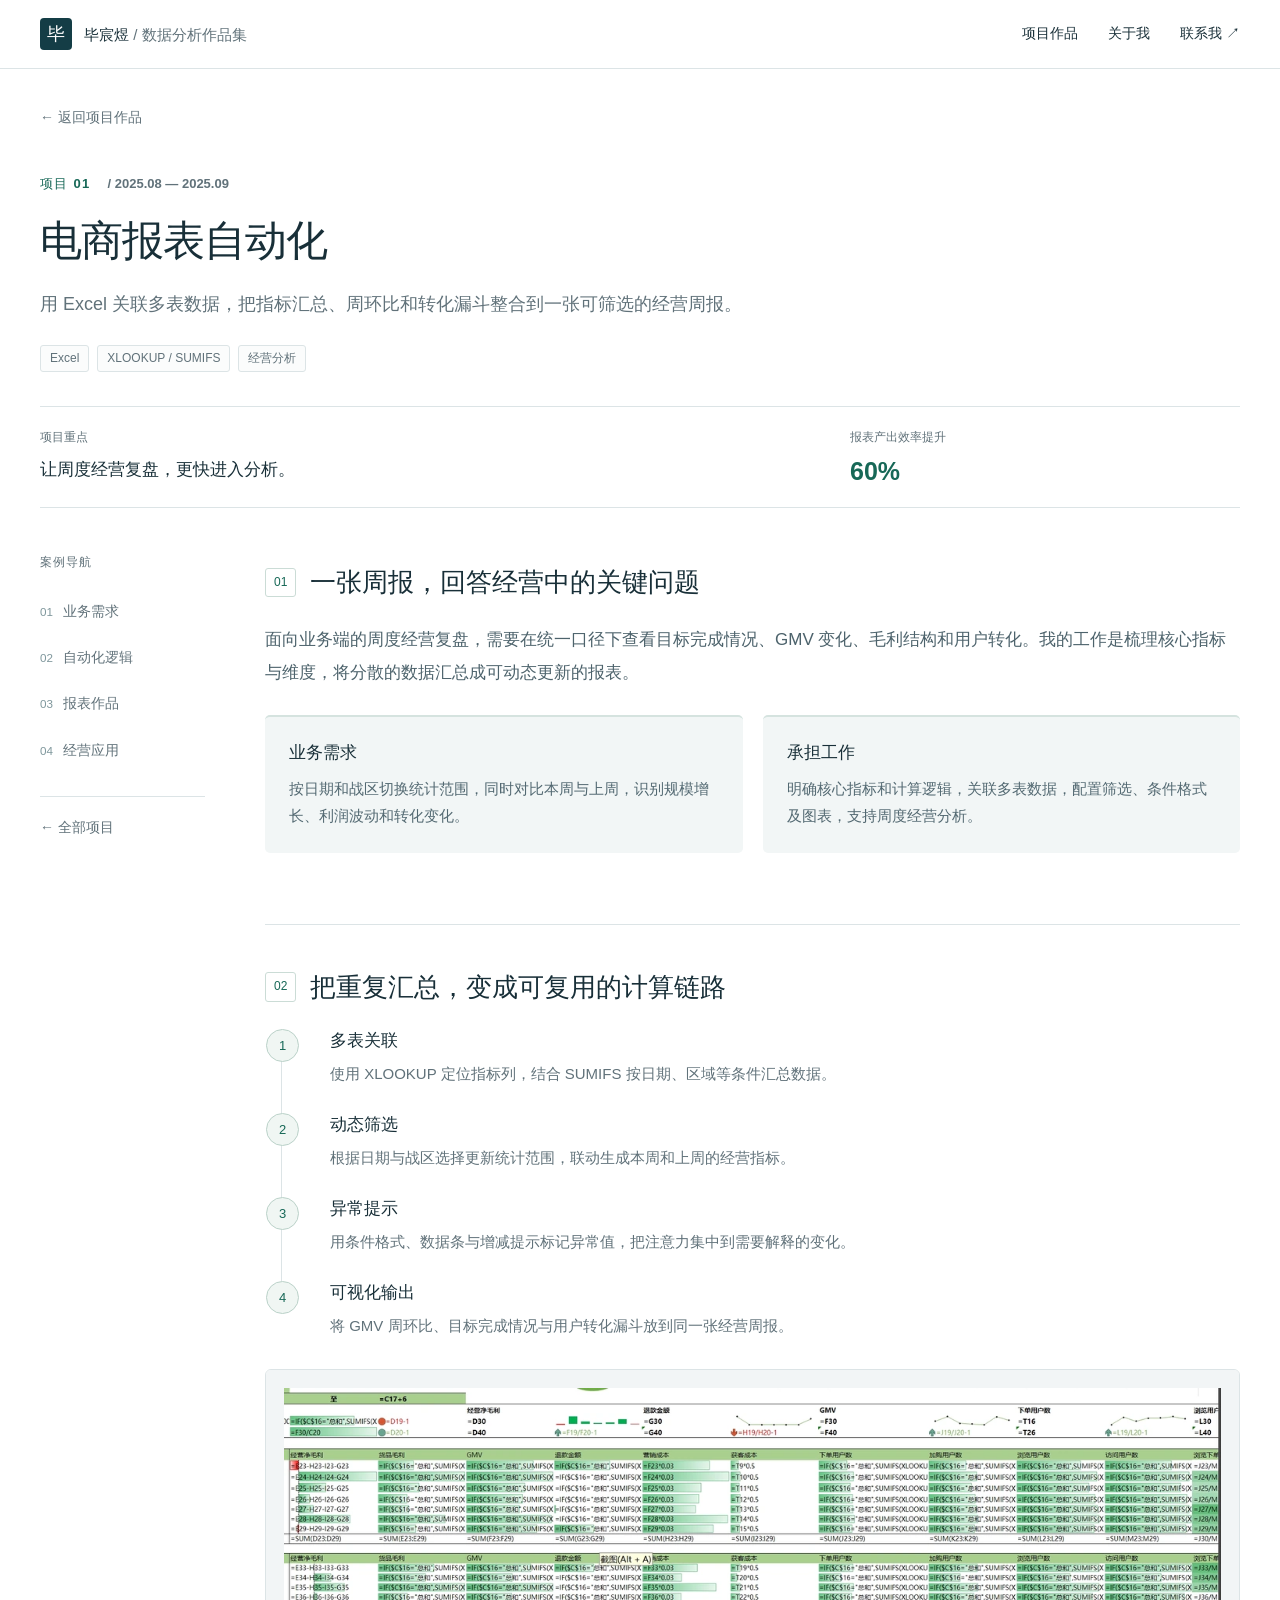
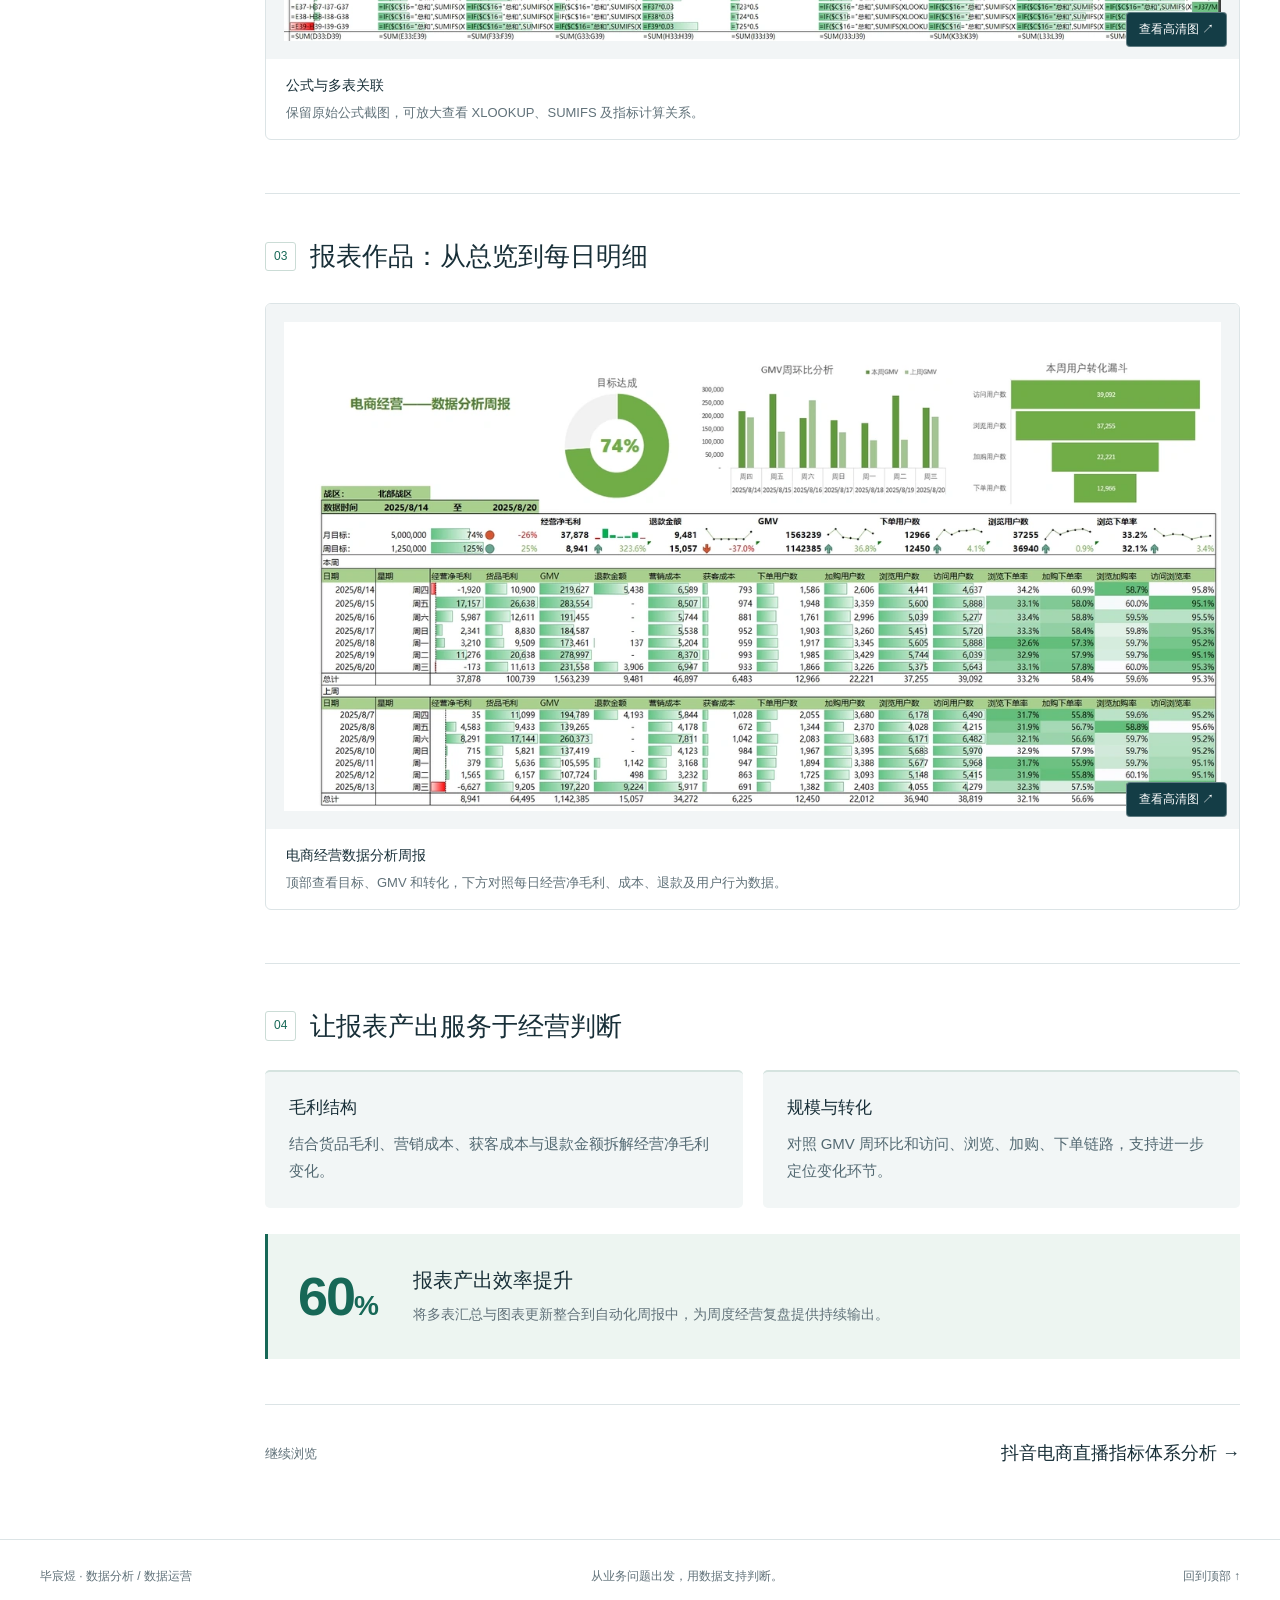
==== commit 788b67ad: "Refresh project screenshot cache" ====
--- a/projects/project-01-excel/index.html
+++ b/projects/project-01-excel/index.html
@@ -1 +1 @@
-<!doctype html><html lang="zh-CN"><head><meta charset="utf-8"><meta name="viewport" content="width=device-width,initial-scale=1"><meta name="description" content="用 Excel 关联多表数据，把指标汇总、周环比和转化漏斗整合到一张可筛选的经营周报。"><meta name="theme-color" content="#143d46"><title>电商报表自动化 · 毕宸煜</title><link rel="stylesheet" href="../../assets/css/site.css"><link rel="stylesheet" href="../../assets/css/refinement.css"><script src="../../assets/js/site.js" defer></script></head><body id="top"><a class="skip" href="#main">跳至正文</a><header class="site-header"><div class="nav-inner"><a class="brand" href="../../index.html"><span class="monogram" aria-hidden="true">毕</span><span>毕宸煜<span class="brand-sub"> / 数据分析作品集</span></span></a><nav aria-label="主导航"><a href="../../index.html#projects">项目作品</a><a href="../../index.html#about">关于我</a><a href="../../index.html#contact">联系我 <span aria-hidden="true">↗</span></a></nav></div></header><main id="main"><div class="case-hero wrap"><a class="back-link" href="../../index.html#projects">← 返回项目作品</a><div class="eyebrow">项目 01 <span> / 2025.08 — 2025.09</span></div><h1>电商报表自动化</h1><p class="case-lede">用 Excel 关联多表数据，把指标汇总、周环比和转化漏斗整合到一张可筛选的经营周报。</p><div class="tags"><span>Excel</span><span>XLOOKUP / SUMIFS</span><span>经营分析</span></div><div class="case-overview"><div><span>项目重点</span><strong>让周度经营复盘，更快进入分析。</strong></div><div><span>报表产出效率提升</span><strong class="accent">60%</strong></div></div></div><div class="case-layout wrap"><aside class="case-toc"><span>案例导航</span><a href="#section-1"><small>01</small>业务需求</a><a href="#section-2"><small>02</small>自动化逻辑</a><a href="#section-3"><small>03</small>报表作品</a><a href="#section-4"><small>04</small>经营应用</a><a class="toc-home" href="../../index.html#projects">← 全部项目</a></aside><div class="case-content"><section class="case-section" id="section-1"><div class="section-heading"><span class="section-number">01</span><h2>一张周报，回答经营中的关键问题</h2></div><p class="section-intro">面向业务端的周度经营复盘，需要在统一口径下查看目标完成情况、GMV 变化、毛利结构和用户转化。我的工作是梳理核心指标与维度，将分散的数据汇总成可动态更新的报表。</p><div class="info-grid"><div class="info-block"><h3>业务需求</h3><p>按日期和战区切换统计范围，同时对比本周与上周，识别规模增长、利润波动和转化变化。</p></div><div class="info-block"><h3>承担工作</h3><p>明确核心指标和计算逻辑，关联多表数据，配置筛选、条件格式及图表，支持周度经营分析。</p></div></div></section><section class="case-section" id="section-2"><div class="section-heading"><span class="section-number">02</span><h2>把重复汇总，变成可复用的计算链路</h2></div><ol class="process"><li><h3>多表关联</h3><p>使用 XLOOKUP 定位指标列，结合 SUMIFS 按日期、区域等条件汇总数据。</p></li><li><h3>动态筛选</h3><p>根据日期与战区选择更新统计范围，联动生成本周和上周的经营指标。</p></li><li><h3>异常提示</h3><p>用条件格式、数据条与增减提示标记异常值，把注意力集中到需要解释的变化。</p></li><li><h3>可视化输出</h3><p>将 GMV 周环比、目标完成情况与用户转化漏斗放到同一张经营周报。</p></li></ol><figure class="work-figure "><a class="image-open" href="../../assets/images/excel-formulas-full.webp" data-lightbox data-title="公式与多表关联" aria-label="放大查看：公式与多表关联"><img src="../../assets/images/excel-formulas-preview.webp" alt="公式与多表关联" loading="lazy" decoding="async"><span class="enlarge">查看高清图 ↗</span></a><figcaption><strong>公式与多表关联</strong><span>保留原始公式截图，可放大查看 XLOOKUP、SUMIFS 及指标计算关系。</span></figcaption></figure></section><section class="case-section" id="section-3"><div class="section-heading"><span class="section-number">03</span><h2>报表作品：从总览到每日明细</h2></div><figure class="work-figure "><a class="image-open" href="../../assets/images/excel-report-full.webp" data-lightbox data-title="电商经营数据分析周报" aria-label="放大查看：电商经营数据分析周报"><img src="../../assets/images/excel-report-preview.webp" alt="电商经营数据分析周报" loading="lazy" decoding="async"><span class="enlarge">查看高清图 ↗</span></a><figcaption><strong>电商经营数据分析周报</strong><span>顶部查看目标、GMV 和转化，下方对照每日经营净毛利、成本、退款及用户行为数据。</span></figcaption></figure></section><section class="case-section" id="section-4"><div class="section-heading"><span class="section-number">04</span><h2>让报表产出服务于经营判断</h2></div><div class="info-grid"><div class="info-block"><h3>毛利结构</h3><p>结合货品毛利、营销成本、获客成本与退款金额拆解经营净毛利变化。</p></div><div class="info-block"><h3>规模与转化</h3><p>对照 GMV 周环比和访问、浏览、加购、下单链路，支持进一步定位变化环节。</p></div></div><div class="result-panel"><strong>60<span>%</span></strong><div><h3>报表产出效率提升</h3><p>将多表汇总与图表更新整合到自动化周报中，为周度经营复盘提供持续输出。</p></div></div></section><div class="next-project"><span>继续浏览</span><a href="../project-02-douyin/index.html">抖音电商直播指标体系分析 →</a></div></div></div></main><footer class="site-footer"><a href="../../index.html">毕宸煜 · 数据分析 / 数据运营</a><span>从业务问题出发，用数据支持判断。</span><a href="#top">回到顶部 ↑</a></footer><dialog class="lightbox" aria-labelledby="lightbox-title"><div class="lightbox-bar"><strong id="lightbox-title">高清作品</strong><div><button type="button" id="zoom-toggle">原尺寸查看</button><button type="button" id="lightbox-close" aria-label="关闭大图">关闭 ×</button></div></div><div class="lightbox-stage" tabindex="0" aria-label="图片区域，原尺寸模式可滚动查看"><img alt=""></div><p class="lightbox-hint">可切换原尺寸，滚动查看细节 · 按 ESC 或点击图片外的背景关闭</p></dialog></body></html>+<!doctype html><html lang="zh-CN"><head><meta charset="utf-8"><meta name="viewport" content="width=device-width,initial-scale=1"><meta name="description" content="用 Excel 关联多表数据，把指标汇总、周环比和转化漏斗整合到一张可筛选的经营周报。"><meta name="theme-color" content="#143d46"><title>电商报表自动化 · 毕宸煜</title><link rel="stylesheet" href="../../assets/css/site.css"><link rel="stylesheet" href="../../assets/css/refinement.css"><script src="../../assets/js/site.js" defer></script></head><body id="top"><a class="skip" href="#main">跳至正文</a><header class="site-header"><div class="nav-inner"><a class="brand" href="../../index.html"><span class="monogram" aria-hidden="true">毕</span><span>毕宸煜<span class="brand-sub"> / 数据分析作品集</span></span></a><nav aria-label="主导航"><a href="../../index.html#projects">项目作品</a><a href="../../index.html#about">关于我</a><a href="../../index.html#contact">联系我 <span aria-hidden="true">↗</span></a></nav></div></header><main id="main"><div class="case-hero wrap"><a class="back-link" href="../../index.html#projects">← 返回项目作品</a><div class="eyebrow">项目 01 <span> / 2025.08 — 2025.09</span></div><h1>电商报表自动化</h1><p class="case-lede">用 Excel 关联多表数据，把指标汇总、周环比和转化漏斗整合到一张可筛选的经营周报。</p><div class="tags"><span>Excel</span><span>XLOOKUP / SUMIFS</span><span>经营分析</span></div><div class="case-overview"><div><span>项目重点</span><strong>让周度经营复盘，更快进入分析。</strong></div><div><span>报表产出效率提升</span><strong class="accent">60%</strong></div></div></div><div class="case-layout wrap"><aside class="case-toc"><span>案例导航</span><a href="#section-1"><small>01</small>业务需求</a><a href="#section-2"><small>02</small>自动化逻辑</a><a href="#section-3"><small>03</small>报表作品</a><a href="#section-4"><small>04</small>经营应用</a><a class="toc-home" href="../../index.html#projects">← 全部项目</a></aside><div class="case-content"><section class="case-section" id="section-1"><div class="section-heading"><span class="section-number">01</span><h2>一张周报，回答经营中的关键问题</h2></div><p class="section-intro">面向业务端的周度经营复盘，需要在统一口径下查看目标完成情况、GMV 变化、毛利结构和用户转化。我的工作是梳理核心指标与维度，将分散的数据汇总成可动态更新的报表。</p><div class="info-grid"><div class="info-block"><h3>业务需求</h3><p>按日期和战区切换统计范围，同时对比本周与上周，识别规模增长、利润波动和转化变化。</p></div><div class="info-block"><h3>承担工作</h3><p>明确核心指标和计算逻辑，关联多表数据，配置筛选、条件格式及图表，支持周度经营分析。</p></div></div></section><section class="case-section" id="section-2"><div class="section-heading"><span class="section-number">02</span><h2>把重复汇总，变成可复用的计算链路</h2></div><ol class="process"><li><h3>多表关联</h3><p>使用 XLOOKUP 定位指标列，结合 SUMIFS 按日期、区域等条件汇总数据。</p></li><li><h3>动态筛选</h3><p>根据日期与战区选择更新统计范围，联动生成本周和上周的经营指标。</p></li><li><h3>异常提示</h3><p>用条件格式、数据条与增减提示标记异常值，把注意力集中到需要解释的变化。</p></li><li><h3>可视化输出</h3><p>将 GMV 周环比、目标完成情况与用户转化漏斗放到同一张经营周报。</p></li></ol><figure class="work-figure "><a class="image-open" href="../../assets/images/excel-formulas-full.webp?v=2" data-lightbox data-title="公式与多表关联" aria-label="放大查看：公式与多表关联"><img src="../../assets/images/excel-formulas-preview.webp?v=2" alt="公式与多表关联" loading="lazy" decoding="async"><span class="enlarge">查看高清图 ↗</span></a><figcaption><strong>公式与多表关联</strong><span>保留原始公式截图，可放大查看 XLOOKUP、SUMIFS 及指标计算关系。</span></figcaption></figure></section><section class="case-section" id="section-3"><div class="section-heading"><span class="section-number">03</span><h2>报表作品：从总览到每日明细</h2></div><figure class="work-figure "><a class="image-open" href="../../assets/images/excel-report-full.webp?v=2" data-lightbox data-title="电商经营数据分析周报" aria-label="放大查看：电商经营数据分析周报"><img src="../../assets/images/excel-report-preview.webp?v=2" alt="电商经营数据分析周报" loading="lazy" decoding="async"><span class="enlarge">查看高清图 ↗</span></a><figcaption><strong>电商经营数据分析周报</strong><span>顶部查看目标、GMV 和转化，下方对照每日经营净毛利、成本、退款及用户行为数据。</span></figcaption></figure></section><section class="case-section" id="section-4"><div class="section-heading"><span class="section-number">04</span><h2>让报表产出服务于经营判断</h2></div><div class="info-grid"><div class="info-block"><h3>毛利结构</h3><p>结合货品毛利、营销成本、获客成本与退款金额拆解经营净毛利变化。</p></div><div class="info-block"><h3>规模与转化</h3><p>对照 GMV 周环比和访问、浏览、加购、下单链路，支持进一步定位变化环节。</p></div></div><div class="result-panel"><strong>60<span>%</span></strong><div><h3>报表产出效率提升</h3><p>将多表汇总与图表更新整合到自动化周报中，为周度经营复盘提供持续输出。</p></div></div></section><div class="next-project"><span>继续浏览</span><a href="../project-02-douyin/index.html">抖音电商直播指标体系分析 →</a></div></div></div></main><footer class="site-footer"><a href="../../index.html">毕宸煜 · 数据分析 / 数据运营</a><span>从业务问题出发，用数据支持判断。</span><a href="#top">回到顶部 ↑</a></footer><dialog class="lightbox" aria-labelledby="lightbox-title"><div class="lightbox-bar"><strong id="lightbox-title">高清作品</strong><div><button type="button" id="zoom-toggle">原尺寸查看</button><button type="button" id="lightbox-close" aria-label="关闭大图">关闭 ×</button></div></div><div class="lightbox-stage" tabindex="0" aria-label="图片区域，原尺寸模式可滚动查看"><img alt=""></div><p class="lightbox-hint">可切换原尺寸，滚动查看细节 · 按 ESC 或点击图片外的背景关闭</p></dialog></body></html>
